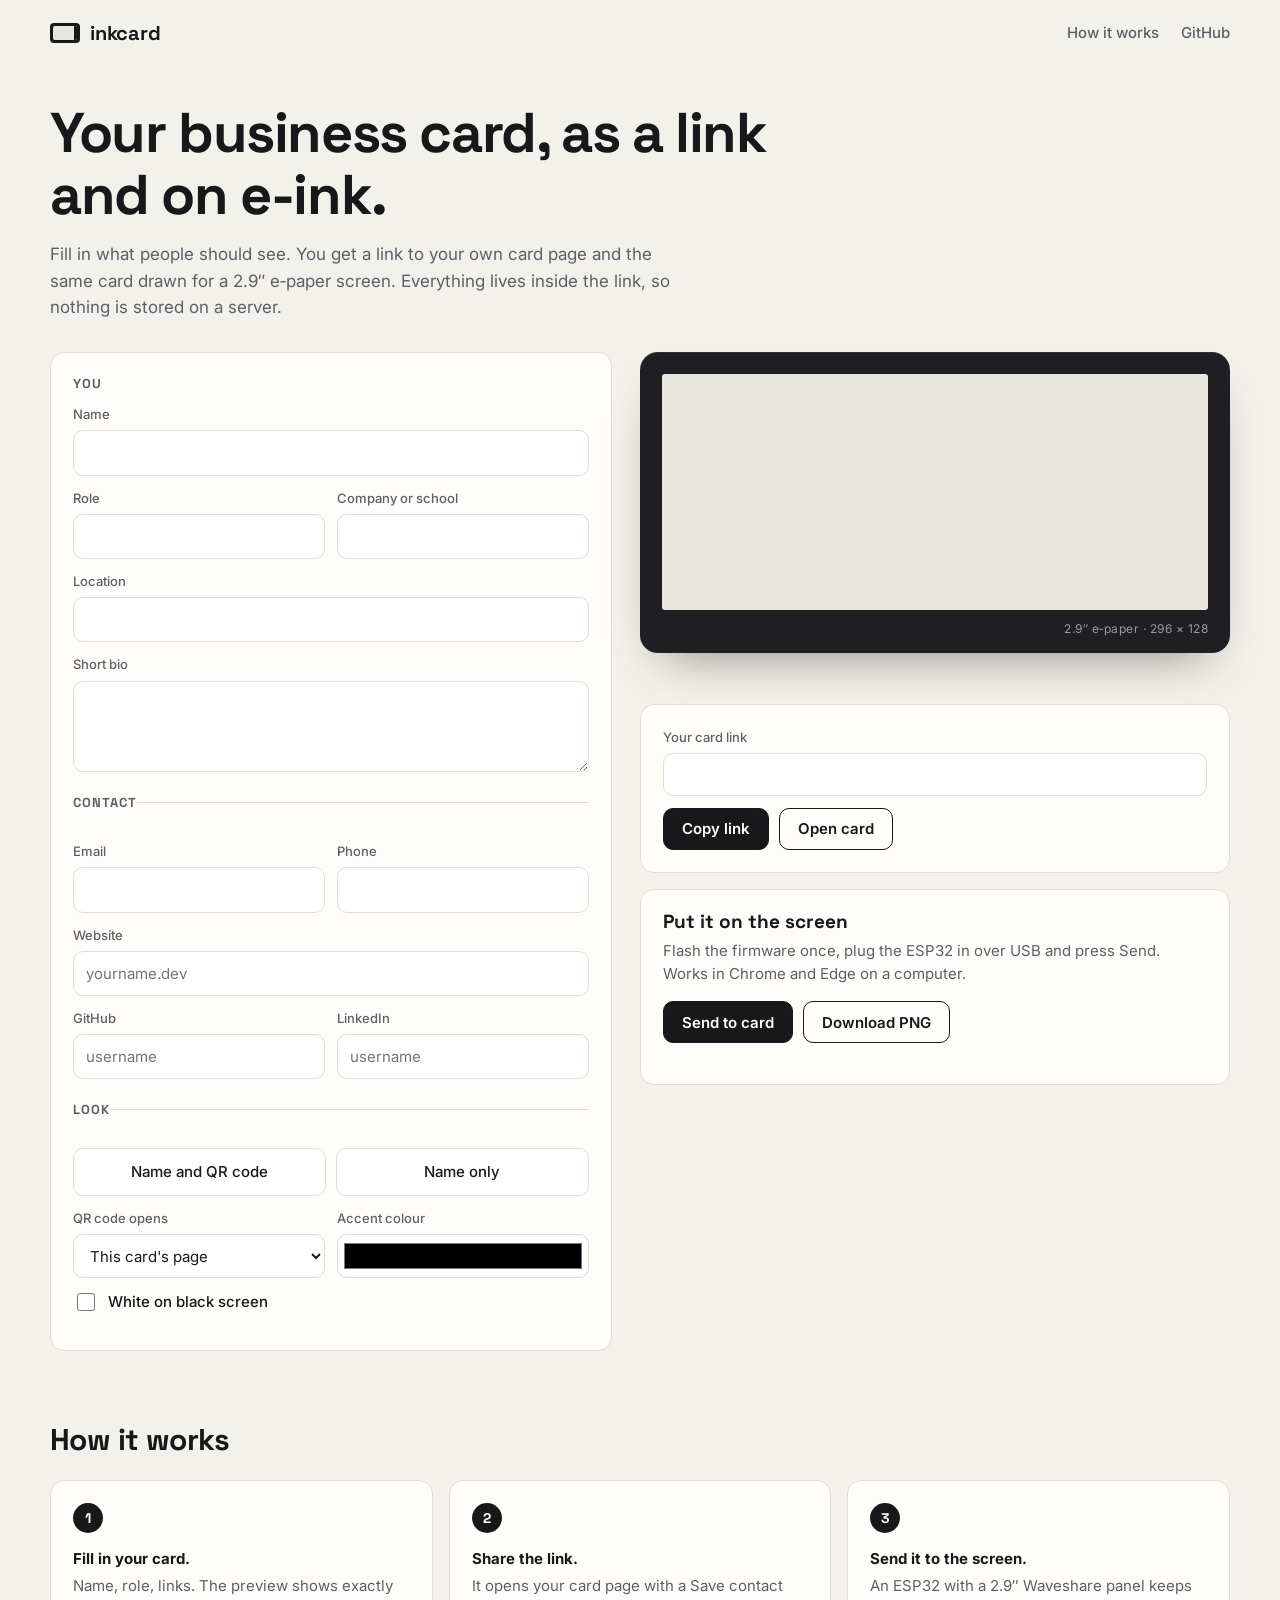
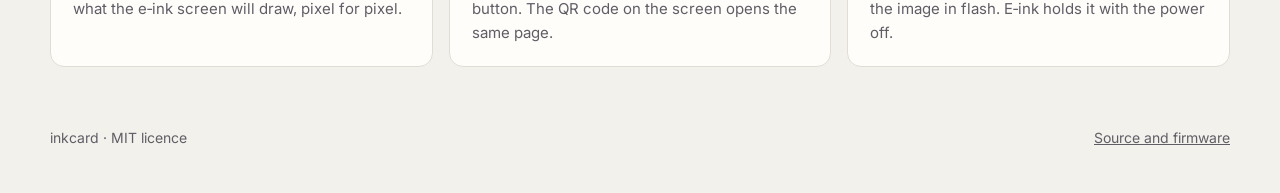
==== web/index.html @ 4c602819 "editor page" ====
<!doctype html>
<html lang="en">
<head>
  <meta charset="utf-8">
  <meta name="viewport" content="width=device-width, initial-scale=1">
  <title>inkcard · business card on e-ink</title>
  <meta name="description" content="Make a business card that is a link and an e-ink screen. Share your portfolio page and show the same card on a 2.9 inch e-paper display.">
  <link rel="icon" href="favicon.svg" type="image/svg+xml">
  <link rel="preconnect" href="https://fonts.googleapis.com">
  <link rel="preconnect" href="https://fonts.gstatic.com" crossorigin>
  <link rel="stylesheet" href="https://fonts.googleapis.com/css2?family=Inter:wght@400;500;600&family=Space+Grotesk:wght@500;700&display=swap">
  <link rel="stylesheet" href="css/style.css">
  <script type="module" src="js/editor.js"></script>
</head>
<body>
  <header class="top">
    <a class="brand" href="./"><span class="brand-mark" aria-hidden="true"></span>inkcard</a>
    <nav>
      <a href="#how">How it works</a>
      <a href="https://github.com/cmigle/inkcard">GitHub</a>
    </nav>
  </header>

  <main class="wrap">
    <section class="intro">
      <h1>Your business card, as a link and on e‑ink.</h1>
      <p>Fill in what people should see. You get a link to your own card page and the same card drawn for a 2.9″ e‑paper screen. Everything lives inside the link, so nothing is stored on a server.</p>
    </section>

    <div class="editor">
      <form id="form" class="panel form" autocomplete="off">
        <fieldset>
          <legend>You</legend>
          <label class="field"><span>Name</span><input name="name" maxlength="40" required></label>
          <div class="pair">
            <label class="field"><span>Role</span><input name="role" maxlength="48"></label>
            <label class="field"><span>Company or school</span><input name="org" maxlength="48"></label>
          </div>
          <label class="field"><span>Location</span><input name="location" maxlength="40"></label>
          <label class="field"><span>Short bio <em id="bioCount"></em></span><textarea name="bio" maxlength="140" rows="3"></textarea></label>
        </fieldset>

        <fieldset>
          <legend>Contact</legend>
          <div class="pair">
            <label class="field"><span>Email</span><input name="email" type="email" maxlength="60" inputmode="email"></label>
            <label class="field"><span>Phone</span><input name="phone" type="tel" maxlength="24"></label>
          </div>
          <label class="field"><span>Website</span><input name="web" maxlength="60" inputmode="url" placeholder="yourname.dev"></label>
          <div class="pair">
            <label class="field"><span>GitHub</span><input name="github" maxlength="40" placeholder="username"></label>
            <label class="field"><span>LinkedIn</span><input name="linkedin" maxlength="60" placeholder="username"></label>
          </div>
        </fieldset>

        <fieldset>
          <legend>Look</legend>
          <div class="choice" role="radiogroup" aria-label="Screen layout">
            <label><input type="radio" name="layout" value="qr"><span>Name and QR code</span></label>
            <label><input type="radio" name="layout" value="name"><span>Name only</span></label>
          </div>
          <div class="pair">
            <label class="field"><span>QR code opens</span>
              <select name="qr">
                <option value="card">This card's page</option>
                <option value="web">My website</option>
              </select>
            </label>
            <label class="field color"><span>Accent colour</span><input name="accent" type="color"></label>
          </div>
          <label class="check"><input type="checkbox" name="invert"><span>White on black screen</span></label>
        </fieldset>
      </form>

      <aside class="preview">
        <div class="device">
          <div class="screen"><canvas id="screen" width="296" height="128" aria-label="E-ink screen preview"></canvas></div>
          <span class="device-label">2.9″ e‑paper · 296 × 128</span>
        </div>
        <p class="note" id="qrStatus"></p>

        <div class="panel share">
          <label class="field"><span>Your card link</span><input id="link" readonly></label>
          <div class="row">
            <button type="button" class="btn primary" id="copy">Copy link</button>
            <a class="btn" id="open" target="_blank" rel="noopener">Open card</a>
          </div>
        </div>

        <div class="panel">
          <h2>Put it on the screen</h2>
          <p class="muted">Flash the firmware once, plug the ESP32 in over USB and press Send. Works in Chrome and Edge on a computer.</p>
          <div class="row">
            <button type="button" class="btn primary" id="send">Send to card</button>
            <button type="button" class="btn" id="png">Download PNG</button>
          </div>
          <p class="note" id="sendStatus" role="status"></p>
        </div>
      </aside>
    </div>

    <section class="how" id="how">
      <h2>How it works</h2>
      <ol>
        <li><strong>Fill in your card.</strong> Name, role, links. The preview shows exactly what the e‑ink screen will draw, pixel for pixel.</li>
        <li><strong>Share the link.</strong> It opens your card page with a Save contact button. The QR code on the screen opens the same page.</li>
        <li><strong>Send it to the screen.</strong> An ESP32 with a 2.9″ Waveshare panel keeps the image in flash. E‑ink holds it with the power off.</li>
      </ol>
    </section>
  </main>

  <footer class="foot wrap">
    <span>inkcard · MIT licence</span>
    <a href="https://github.com/cmigle/inkcard">Source and firmware</a>
  </footer>
</body>
</html>
---- web/css/style.css ----
:root {
  --paper: #f3f1eb;
  --panel: #fffdf9;
  --ink: #18181b;
  --ink-2: #5f5e66;
  --line: #e0ddd4;
  --brand: #e4572e;
  --eink: #e7e5de;
  --radius: 14px;
  --f-body: "Inter", system-ui, sans-serif;
  --f-head: "Space Grotesk", "Inter", system-ui, sans-serif;
}

*, *::before, *::after { box-sizing: border-box; }
html { -webkit-text-size-adjust: 100%; }
body { margin: 0; background: var(--paper); color: var(--ink); font: 400 15px/1.55 var(--f-body); }
h1, h2 { font-family: var(--f-head); line-height: 1.1; margin: 0; }
a { color: inherit; }
button, input, select, textarea { font: inherit; color: inherit; }

.wrap { width: min(1180px, 100% - 32px); margin-inline: auto; }

/* header */
.top { display: flex; align-items: center; justify-content: space-between; width: min(1180px, 100% - 32px); margin: 0 auto; padding: 20px 0; }
.brand { display: inline-flex; align-items: center; gap: 10px; font: 700 20px var(--f-head); text-decoration: none; letter-spacing: -.01em; }
.brand-mark { width: 30px; height: 20px; border-radius: 4px; background: var(--ink); position: relative; }
.brand-mark::after { content: ""; position: absolute; inset: 3px; border-radius: 2px; background: var(--eink); box-shadow: inset -9px 0 0 -6px var(--ink); }
.top nav { display: flex; gap: 22px; font-weight: 500; }
.top nav a { text-decoration: none; color: var(--ink-2); }
.top nav a:hover { color: var(--ink); }

/* intro */
.intro { padding: 36px 0 32px; max-width: 760px; }
.intro h1 { font-size: clamp(34px, 5vw, 56px); letter-spacing: -.025em; }
.intro p { margin: 16px 0 0; font-size: 17px; color: var(--ink-2); max-width: 620px; }

/* layout */
.editor { display: grid; grid-template-columns: minmax(0, 1fr) minmax(0, 1.05fr); gap: 28px; align-items: start; }
@media (max-width: 920px) { .editor { grid-template-columns: 1fr; } .preview { order: -1; } }
.panel { background: var(--panel); border: 1px solid var(--line); border-radius: var(--radius); padding: 22px; }
.panel h2 { font-size: 19px; }
.muted { color: var(--ink-2); margin: 6px 0 16px; }
.row { display: flex; flex-wrap: wrap; gap: 10px; }

/* form */
.form { display: grid; gap: 8px; }
fieldset { border: 0; margin: 0; padding: 0 0 14px; display: grid; gap: 12px; }
fieldset + fieldset { border-top: 1px solid var(--line); padding-top: 18px; }
legend { font: 700 13px var(--f-head); letter-spacing: .08em; text-transform: uppercase; color: var(--ink-2); padding: 0; margin-bottom: 12px; }
.pair { display: grid; grid-template-columns: 1fr 1fr; gap: 12px; }
@media (max-width: 520px) { .pair { grid-template-columns: 1fr; } }
.field { display: grid; gap: 6px; min-width: 0; }
.field > span { font-size: 13px; font-weight: 500; color: var(--ink-2); display: flex; justify-content: space-between; }
.field em { font-style: normal; font-variant-numeric: tabular-nums; }
.field input, .field select, .field textarea {
  width: 100%; min-width: 0; padding: 10px 12px; border: 1px solid var(--line); border-radius: 10px; background: #fff;
  transition: border-color .15s, box-shadow .15s;
}
.field textarea { resize: vertical; min-height: 76px; }
.field input:focus, .field select:focus, .field textarea:focus { outline: none; border-color: var(--ink); box-shadow: 0 0 0 3px rgba(24, 24, 27, .08); }
.field.color input { height: 44px; padding: 4px; cursor: pointer; }
.choice { display: grid; grid-template-columns: 1fr 1fr; gap: 10px; }
.choice label { position: relative; }
.choice input { position: absolute; opacity: 0; }
.choice span { display: block; padding: 11px 12px; border: 1px solid var(--line); border-radius: 10px; background: #fff; text-align: center; font-weight: 500; cursor: pointer; }
.choice input:checked + span { border-color: var(--ink); background: var(--ink); color: #fff; }
.choice input:focus-visible + span { box-shadow: 0 0 0 3px rgba(24, 24, 27, .2); }
.check { display: flex; align-items: center; gap: 10px; font-weight: 500; cursor: pointer; }
.check input { width: 18px; height: 18px; accent-color: var(--ink); }

/* buttons */
.btn { display: inline-flex; align-items: center; justify-content: center; min-height: 42px; padding: 0 18px; border: 1px solid var(--ink); border-radius: 10px; background: transparent; font-weight: 600; text-decoration: none; cursor: pointer; transition: transform .12s, background .15s; }
.btn:hover { background: rgba(24, 24, 27, .05); }
.btn:active { transform: translateY(1px); }
.btn.primary { background: var(--ink); color: #fff; }
.btn.primary:hover { background: #303036; }
.btn:disabled { opacity: .45; cursor: not-allowed; }

/* preview */
.preview { display: grid; gap: 16px; position: sticky; top: 16px; }
@media (max-width: 920px) { .preview { position: static; } }
.device { background: #1f1f23; border-radius: 18px; padding: 22px 22px 14px; box-shadow: 0 1px 0 rgba(255, 255, 255, .08) inset, 0 24px 48px -24px rgba(0, 0, 0, .45); }
.screen { background: var(--eink); border-radius: 3px; line-height: 0; overflow: hidden; }
.screen canvas { width: 100%; height: auto; image-rendering: pixelated; mix-blend-mode: multiply; }
.device-label { display: block; margin-top: 10px; color: #9b9aa3; font-size: 12px; letter-spacing: .04em; text-align: right; }
.note { margin: 0; font-size: 13.5px; color: var(--ink-2); min-height: 1.4em; }
.note.warn { color: #a3360f; }
.note.ok { color: #276749; }
.share { display: grid; gap: 12px; }
.share input { font-size: 13.5px; color: var(--ink-2); }

/* how it works */
.how { padding: 72px 0 24px; }
.how h2 { font-size: 30px; letter-spacing: -.02em; }
.how ol { list-style: none; counter-reset: step; margin: 24px 0 0; padding: 0; display: grid; grid-template-columns: repeat(3, minmax(0, 1fr)); gap: 16px; }
@media (max-width: 820px) { .how ol { grid-template-columns: 1fr; } }
.how li { counter-increment: step; background: var(--panel); border: 1px solid var(--line); border-radius: var(--radius); padding: 22px; color: var(--ink-2); }
.how li::before { content: counter(step); display: grid; place-items: center; width: 30px; height: 30px; margin-bottom: 14px; border-radius: 50%; background: var(--ink); color: #fff; font: 700 14px var(--f-head); }
.how strong { display: block; color: var(--ink); margin-bottom: 4px; }

.foot { display: flex; justify-content: space-between; gap: 16px; flex-wrap: wrap; padding: 36px 0 44px; color: var(--ink-2); font-size: 14px; }
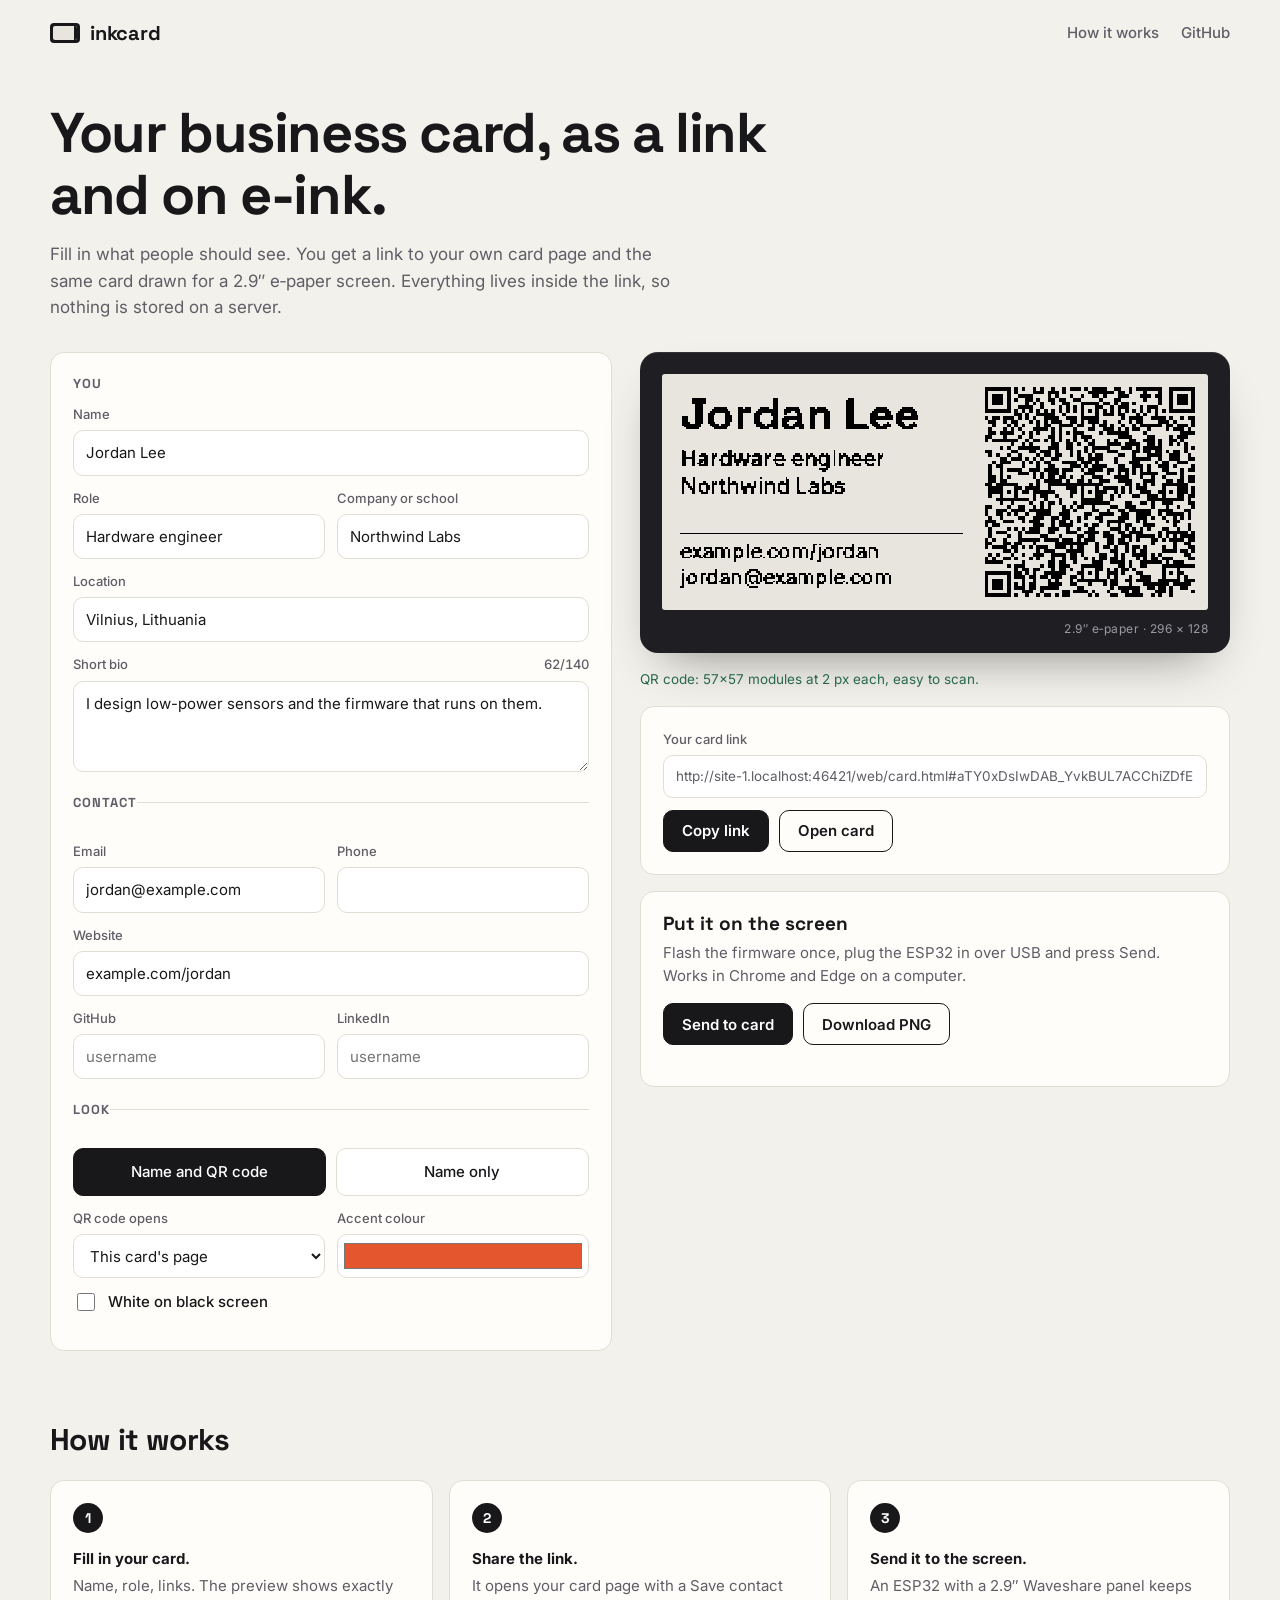
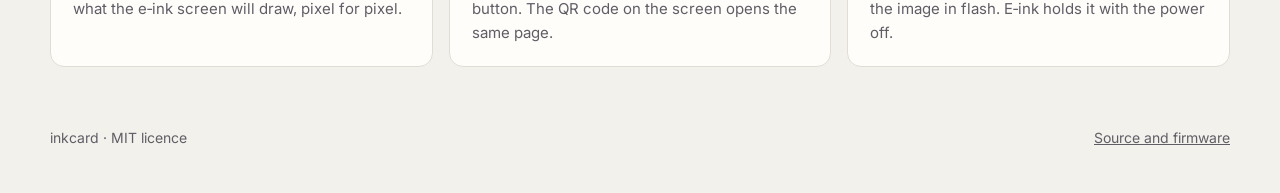
==== commit 58714df0: "qr code on screen" ====
--- a/web/index.html
+++ b/web/index.html
@@ -10,6 +10,7 @@
   <link rel="preconnect" href="https://fonts.gstatic.com" crossorigin>
   <link rel="stylesheet" href="https://fonts.googleapis.com/css2?family=Inter:wght@400;500;600&family=Space+Grotesk:wght@500;700&display=swap">
   <link rel="stylesheet" href="css/style.css">
+  <script src="vendor/qrcode.js" defer></script>
   <script type="module" src="js/editor.js"></script>
 </head>
 <body>
